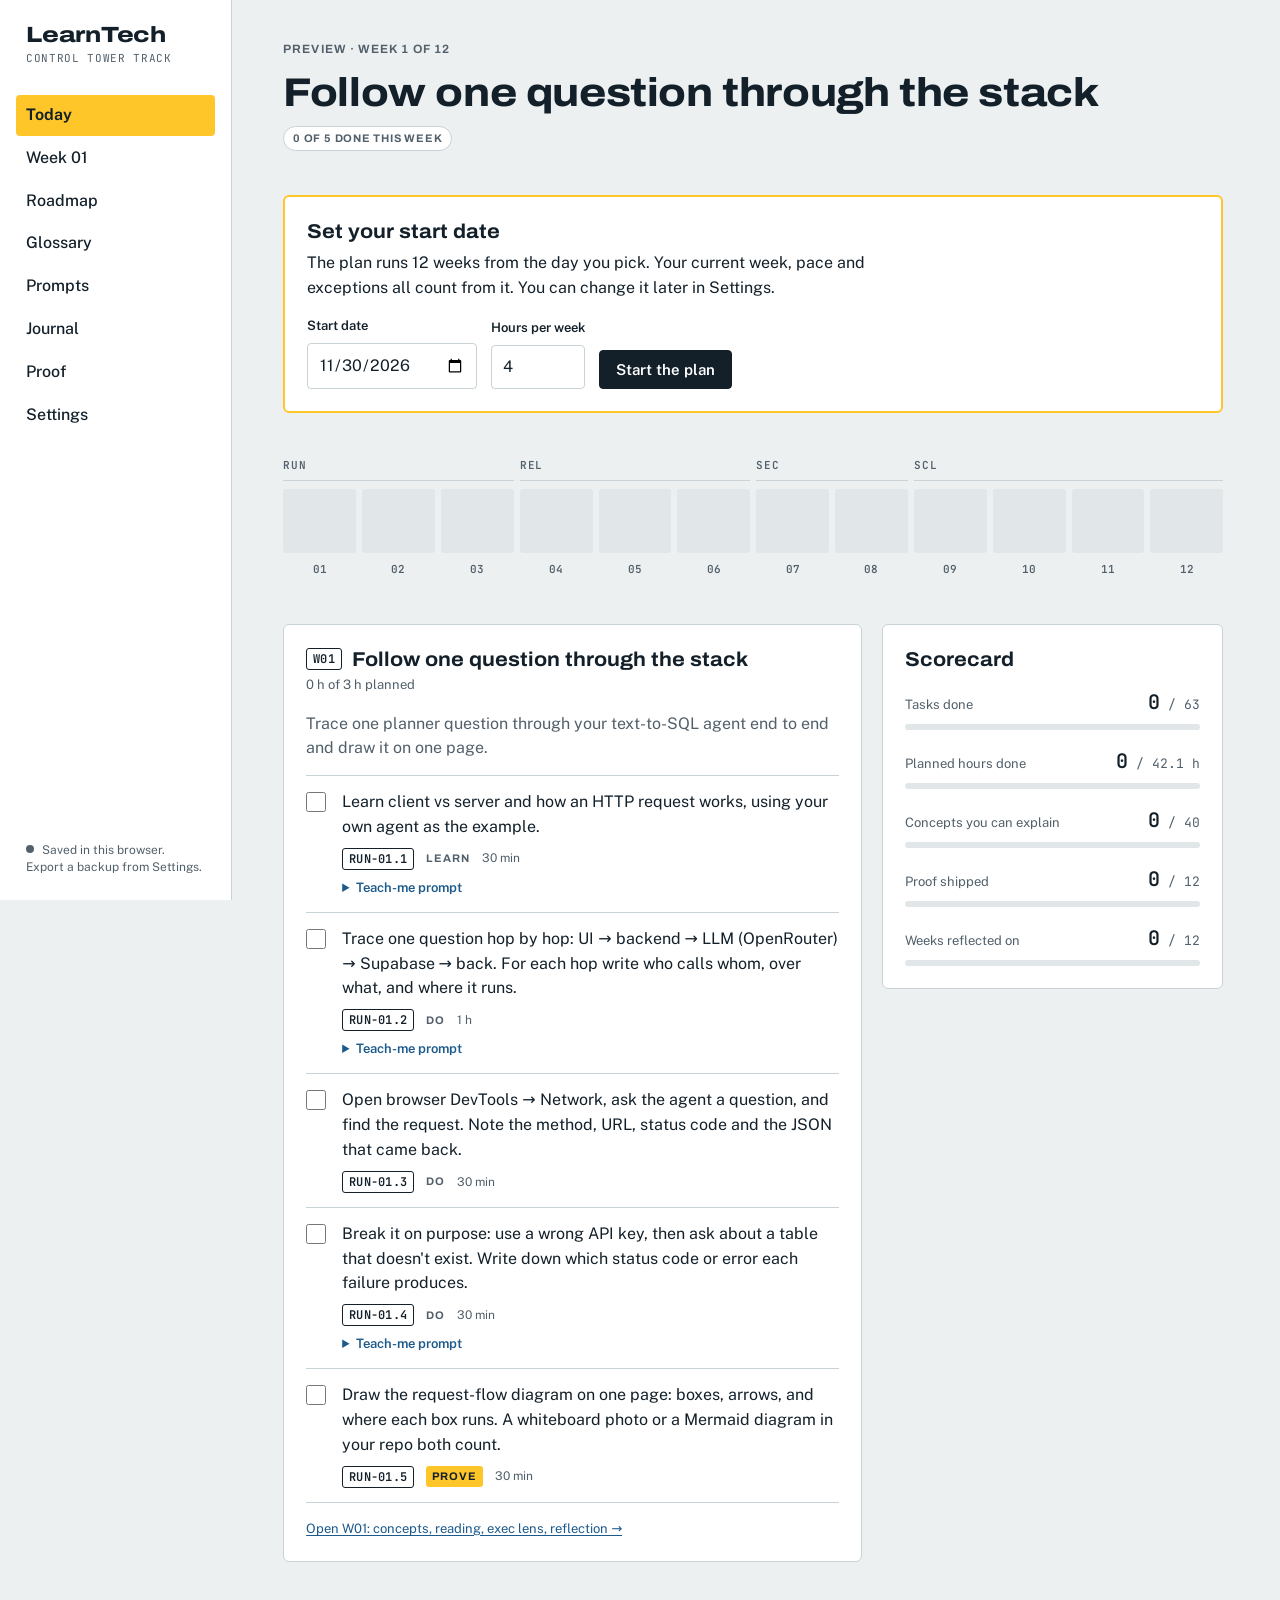
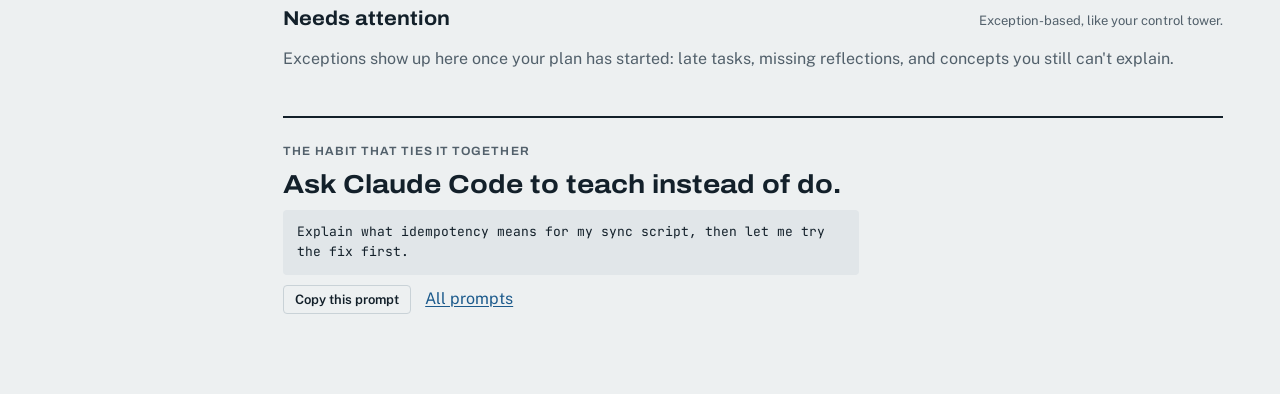
==== index.html @ 10ff1038 "Build LearnTech: a 12-week upskilling site for the control tower Static site (no build step) with a " ====
<!doctype html>
<html lang="en">
<head>
<meta charset="utf-8">
<meta name="viewport" content="width=device-width,initial-scale=1,viewport-fit=cover">
<title>LearnTech</title>
<meta name="description" content="A 12-week plan for learning production engineering on your own supply chain control tower.">
<link rel="preconnect" href="https://fonts.googleapis.com">
<link rel="preconnect" href="https://fonts.gstatic.com" crossorigin>
<link rel="stylesheet" href="https://fonts.googleapis.com/css2?family=Archivo:wdth,wght@62..125,400..800&family=JetBrains+Mono:wght@400;600&family=Public+Sans:ital,wght@0,400..700;1,400&display=swap">
<link rel="stylesheet" href="assets/styles.css">
</head>
<body>
<div class="shell">
  <header class="rail">
    <a class="brand" href="#today">
      <span class="brand-name">LearnTech</span>
      <span class="brand-sub">Control tower track</span>
    </a>
    <nav class="nav" id="nav" aria-label="Main"></nav>
    <p class="sync" id="sync-status" role="status"></p>
  </header>
  <main id="main" tabindex="-1"></main>
</div>
<div class="toast" id="toast" role="status" aria-live="polite" hidden></div>
<noscript><p style="padding:16px">LearnTech needs JavaScript to run.</p></noscript>
<script src="content/curriculum.js"></script>
<script src="content/glossary.js"></script>
<script src="content/prompts.js"></script>
<script src="assets/store.js"></script>
<script src="assets/app.js"></script>
</body>
</html>
---- assets/styles.css ----
/* Layout: operations console. A route rail on the left and a working column on the right.
   Week pages open with a shipping-manifest header strip, then line items. Under 900px the rail
   becomes a top bar. Hi-vis yellow marks "now"; semantic green, amber and red mark status. */
:root {
  --paper: #edf0f1;
  --surface: #ffffff;
  --sunk: #e1e6e9;
  --ink: #13202a;
  --muted: #52606b;
  --line: #c9d2d7;
  --signal: #ffc629;
  --on-signal: #13202a;
  --link: #1c5a8c;
  --ok: #2b7a4b;
  --ok-bg: #dff0e5;
  --warn: #8f5b0c;
  --warn-bg: #f8ead2;
  --bad: #b3261e;
  --bad-bg: #f9e0dd;
  --exec-bg: #13202a;
  --exec-fg: #e8edef;
  --exec-muted: #a9b6bf;
  --seg-used: #2b7a4b;
  --seg-explain: #1c5a8c;
  --seg-heard: #d9a21b;
  --seg-none: #d3dadf;

  --font-display: "Archivo", "Arial Narrow", Arial, system-ui, sans-serif;
  --font-body: "Public Sans", system-ui, -apple-system, "Segoe UI", Roboto, sans-serif;
  --font-mono: "JetBrains Mono", ui-monospace, SFMono-Regular, Menlo, Consolas, monospace;

  --step--1: 0.8125rem;
  --step-0: 1rem;
  --step-1: 1.25rem;
  --step-2: 1.625rem;
  --radius: 6px;
  color-scheme: light;
}

@media (prefers-color-scheme: dark) {
  :root:not([data-theme="light"]) {
    --paper: #0d1317;
    --surface: #141c22;
    --sunk: #1d272e;
    --ink: #e3e9ec;
    --muted: #97a5af;
    --line: #2c3943;
    --signal: #ffc629;
    --on-signal: #13202a;
    --link: #86bfea;
    --ok: #62c08b;
    --ok-bg: #15301f;
    --warn: #e5a948;
    --warn-bg: #34270f;
    --bad: #f27d72;
    --bad-bg: #3b1a17;
    --exec-bg: #1e2a32;
    --exec-fg: #e3e9ec;
    --exec-muted: #a2b0ba;
    --seg-used: #4fae79;
    --seg-explain: #5d9fd3;
    --seg-heard: #d9a21b;
    --seg-none: #2c3943;
    color-scheme: dark;
  }
}
:root[data-theme="dark"] {
  --paper: #0d1317;
  --surface: #141c22;
  --sunk: #1d272e;
  --ink: #e3e9ec;
  --muted: #97a5af;
  --line: #2c3943;
  --signal: #ffc629;
  --on-signal: #13202a;
  --link: #86bfea;
  --ok: #62c08b;
  --ok-bg: #15301f;
  --warn: #e5a948;
  --warn-bg: #34270f;
  --bad: #f27d72;
  --bad-bg: #3b1a17;
  --exec-bg: #1e2a32;
  --exec-fg: #e3e9ec;
  --exec-muted: #a2b0ba;
  --seg-used: #4fae79;
  --seg-explain: #5d9fd3;
  --seg-heard: #d9a21b;
  --seg-none: #2c3943;
  color-scheme: dark;
}

/* ----------------------------------------------------------------- base */
*,
*::before,
*::after {
  box-sizing: border-box;
}
html {
  -webkit-text-size-adjust: 100%;
}
body {
  margin: 0;
  background: var(--paper);
  color: var(--ink);
  font-family: var(--font-body);
  font-size: var(--step-0);
  line-height: 1.55;
}
a {
  color: var(--link);
  text-underline-offset: 2px;
}
:focus-visible {
  outline: 2px solid var(--link);
  outline-offset: 2px;
}
code {
  font-family: var(--font-mono);
  font-size: 0.875em;
  background: var(--sunk);
  padding: 0.1em 0.35em;
  border-radius: 3px;
  overflow-wrap: anywhere;
}
h1,
h2,
h3 {
  font-family: var(--font-display);
  margin: 0;
  text-wrap: balance;
}
h1 {
  font-size: clamp(1.75rem, 1.2rem + 2.2vw, 2.5rem);
  font-stretch: 112%;
  font-weight: 760;
  line-height: 1.08;
  letter-spacing: -0.01em;
}
h2 {
  font-size: var(--step-1);
  font-stretch: 108%;
  font-weight: 700;
  line-height: 1.2;
}
h3 {
  font-size: 1.0625rem;
  font-stretch: 104%;
  font-weight: 700;
  line-height: 1.25;
}
p {
  margin: 0;
}
.sr-only {
  position: absolute;
  width: 1px;
  height: 1px;
  overflow: hidden;
  clip: rect(0 0 0 0);
  white-space: nowrap;
}
.eyebrow {
  font-family: var(--font-display);
  font-size: 0.75rem;
  font-weight: 650;
  letter-spacing: 0.09em;
  text-transform: uppercase;
  color: var(--muted);
}
.lede {
  font-size: 1.125rem;
  color: var(--muted);
  max-width: 62ch;
}
.muted {
  color: var(--muted);
}
.small {
  font-size: var(--step--1);
}
.num {
  font-family: var(--font-mono);
  font-variant-numeric: tabular-nums;
}

/* ---------------------------------------------------------------- shell */
.shell {
  display: grid;
  grid-template-columns: 232px minmax(0, 1fr);
  min-height: 100vh;
}
.rail {
  position: sticky;
  top: env(safe-area-inset-top, 0px);
  align-self: start;
  height: 100vh;
  display: flex;
  flex-direction: column;
  gap: 28px;
  padding: 24px 16px;
  background: var(--surface);
  border-right: 1px solid var(--line);
}
.brand {
  display: grid;
  gap: 4px;
  text-decoration: none;
  color: var(--ink);
  padding-inline: 10px;
}
.brand-name {
  font-family: var(--font-display);
  font-size: 1.375rem;
  font-weight: 800;
  font-stretch: 122%;
  line-height: 1;
  letter-spacing: -0.01em;
}
.brand-sub {
  font-family: var(--font-mono);
  font-size: 0.6875rem;
  letter-spacing: 0.06em;
  text-transform: uppercase;
  color: var(--muted);
}
.nav {
  display: flex;
  flex-direction: column;
  gap: 2px;
}
.nav a {
  display: block;
  padding: 8px 10px;
  border-radius: 4px;
  color: var(--ink);
  text-decoration: none;
  font-weight: 500;
}
.nav a:hover {
  background: var(--sunk);
}
.nav a[aria-current="page"] {
  background: var(--signal);
  color: var(--on-signal);
  font-weight: 650;
}
.sync {
  margin-top: auto;
  font-size: 0.75rem;
  line-height: 1.4;
  color: var(--muted);
  padding-inline: 10px;
}
.dot {
  display: inline-block;
  width: 8px;
  height: 8px;
  border-radius: 50%;
  margin-right: 8px;
  vertical-align: 1px;
  background: var(--muted);
}
.dot-cloud {
  background: var(--ok);
}
.dot-cloud-error,
.dot-read-only {
  background: var(--warn);
}

main {
  min-width: 0;
  padding-inline: clamp(16px, 4vw, 56px);
  padding-block: 40px 80px;
}
main:focus {
  outline: none;
}
.page {
  max-width: 940px;
  display: flex;
  flex-direction: column;
  gap: 44px;
}
.page-head {
  display: flex;
  flex-direction: column;
  gap: 12px;
}
.title-row {
  display: flex;
  flex-wrap: wrap;
  align-items: center;
  gap: 12px 16px;
}
.section-head {
  display: flex;
  flex-wrap: wrap;
  align-items: baseline;
  justify-content: space-between;
  gap: 4px 16px;
  margin-bottom: 16px;
}
.section-aside {
  font-size: var(--step--1);
  color: var(--muted);
}

/* ------------------------------------------------------------ elements */
.chips {
  display: flex;
  flex-wrap: wrap;
  gap: 8px;
}
.chip {
  display: inline-flex;
  align-items: center;
  gap: 6px;
  font-family: var(--font-display);
  font-size: 0.6875rem;
  font-weight: 700;
  letter-spacing: 0.07em;
  text-transform: uppercase;
  line-height: 1;
  padding: 6px 9px;
  border-radius: 999px;
  border: 1px solid var(--line);
  background: var(--surface);
  color: var(--muted);
  white-space: nowrap;
}
.chip.ok {
  background: var(--ok-bg);
  border-color: transparent;
  color: var(--ok);
}
.chip.warn {
  background: var(--warn-bg);
  border-color: transparent;
  color: var(--warn);
}
.chip.bad {
  background: var(--bad-bg);
  border-color: transparent;
  color: var(--bad);
}
.chip.now {
  background: var(--signal);
  border-color: transparent;
  color: var(--on-signal);
}
.code {
  display: inline-block;
  font-family: var(--font-mono);
  font-size: 0.75rem;
  font-weight: 600;
  line-height: 1;
  letter-spacing: 0.02em;
  padding: 4px 6px;
  border: 1px solid currentColor;
  border-radius: 3px;
  white-space: nowrap;
  text-decoration: none;
  color: var(--ink);
  background: transparent;
}
.panel {
  background: var(--surface);
  border: 1px solid var(--line);
  border-radius: var(--radius);
  padding: 22px;
  min-width: 0;
}
.panel h3 {
  margin-top: 20px;
  margin-bottom: 6px;
}
.panel-foot {
  margin-top: 16px;
  font-size: var(--step--1);
}
.note {
  padding: 10px 14px;
  border-radius: 4px;
  background: var(--warn-bg);
  color: var(--ink);
  font-size: var(--step--1);
  max-width: 62ch;
}

.btn {
  display: inline-flex;
  align-items: center;
  justify-content: center;
  gap: 6px;
  font: 600 0.9375rem/1 var(--font-body);
  padding: 11px 16px;
  border-radius: 4px;
  border: 1px solid var(--ink);
  background: var(--ink);
  color: var(--surface);
  cursor: pointer;
  text-decoration: none;
}
.btn:hover {
  filter: brightness(1.15);
}
.btn.secondary {
  background: transparent;
  color: var(--ink);
  border-color: var(--line);
}
.btn.secondary:hover {
  background: var(--sunk);
  filter: none;
}
.btn.small {
  font-size: 0.8125rem;
  padding: 7px 11px;
}
.btn.danger {
  background: var(--bad);
  border-color: var(--bad);
  color: var(--surface);
}
.btn-row {
  display: flex;
  flex-wrap: wrap;
  gap: 8px;
  margin-top: 10px;
}

.field {
  display: flex;
  flex-direction: column;
  gap: 6px;
  min-width: 0;
}
.field.grow {
  flex: 1 1 240px;
}
.field label {
  font-size: var(--step--1);
  font-weight: 600;
}
.hint {
  font-size: var(--step--1);
  color: var(--muted);
}
input[type="date"],
input[type="number"],
input[type="text"],
input[type="url"],
input[type="search"],
textarea {
  font: inherit;
  font-size: 1rem;
  color: var(--ink);
  background: var(--surface);
  border: 1px solid var(--line);
  border-radius: 4px;
  padding: 9px 11px;
  width: 100%;
  min-width: 0;
}
input:focus,
textarea:focus {
  border-color: var(--link);
  outline: none;
  box-shadow: 0 0 0 2px color-mix(in srgb, var(--link) 25%, transparent);
}
textarea {
  resize: vertical;
  line-height: 1.5;
}
#export-box {
  font-family: var(--font-mono);
  font-size: 0.75rem;
  background: var(--sunk);
}
input[type="file"] {
  font: inherit;
  font-size: var(--step--1);
  max-width: 100%;
}
.form-row {
  display: flex;
  flex-wrap: wrap;
  align-items: flex-end;
  gap: 14px;
}

/* -------------------------------------------------------- week strip */
.strip {
  display: grid;
  grid-template-columns: repeat(var(--cols, 12), minmax(0, 1fr));
  gap: 8px 6px;
}
.strip-area {
  grid-row: 1;
  font-family: var(--font-mono);
  font-size: 0.6875rem;
  font-weight: 600;
  letter-spacing: 0.08em;
  color: var(--muted);
  padding-bottom: 6px;
  border-bottom: 1px solid var(--line);
}
.cell {
  grid-row: 2;
  display: flex;
  flex-direction: column;
  gap: 6px;
  text-decoration: none;
  color: var(--muted);
}
.cell-bar {
  height: 64px;
  display: flex;
  align-items: flex-end;
  background: var(--sunk);
  border-radius: 3px;
  overflow: hidden;
}
.cell-fill {
  display: block;
  width: 100%;
  background: var(--link);
}
.cell.is-done .cell-fill {
  background: var(--ok);
}
.cell.is-now .cell-bar {
  outline: 3px solid var(--signal);
  outline-offset: 2px;
}
.cell-n {
  align-self: center;
  font-family: var(--font-mono);
  font-size: 0.6875rem;
  font-weight: 600;
  padding: 2px 4px;
  border-radius: 3px;
}
.cell.is-now .cell-n {
  background: var(--signal);
  color: var(--on-signal);
}
.cell:hover .cell-bar {
  background: var(--line);
}

/* --------------------------------------------------------------- today */
.today-grid {
  display: grid;
  grid-template-columns: minmax(0, 1.7fr) minmax(0, 1fr);
  gap: 20px;
  align-items: start;
}
.this-week h2 {
  display: flex;
  flex-wrap: wrap;
  align-items: center;
  gap: 8px 10px;
}
.this-week .tasks {
  margin-top: 14px;
}
.kpis {
  margin: 16px 0 0;
  display: flex;
  flex-direction: column;
  gap: 16px;
}
.kpi {
  display: grid;
  grid-template-columns: minmax(0, 1fr) auto;
  align-items: baseline;
  gap: 6px 12px;
}
.kpi dt {
  font-size: var(--step--1);
  color: var(--muted);
}
.kpi dd {
  margin: 0;
  font-family: var(--font-mono);
  font-variant-numeric: tabular-nums;
  font-size: 1.25rem;
  font-weight: 600;
  white-space: nowrap;
}
.kpi .of {
  font-size: 0.8125rem;
  font-weight: 400;
  color: var(--muted);
}
.bar {
  grid-column: 1 / -1;
  height: 6px;
  border-radius: 3px;
  background: var(--sunk);
  overflow: hidden;
}
.bar span {
  display: block;
  height: 100%;
  background: var(--ink);
}
.setup p {
  margin: 8px 0 16px;
  max-width: 62ch;
}
.setup {
  border: 2px solid var(--signal);
}

.exceptions {
  list-style: none;
  margin: 0;
  padding: 0;
  border-top: 1px solid var(--line);
}
.exceptions a {
  display: grid;
  grid-template-columns: 76px minmax(0, 1fr) auto;
  align-items: center;
  gap: 12px;
  padding: 12px 4px;
  border-bottom: 1px solid var(--line);
  color: var(--ink);
  text-decoration: none;
}
.exceptions a:hover {
  background: var(--surface);
}
.exceptions .chip {
  justify-self: start;
}
.arrow {
  color: var(--muted);
}
.all-clear {
  display: flex;
  align-items: center;
  gap: 10px;
}

.habit {
  display: flex;
  flex-direction: column;
  gap: 10px;
  padding-top: 24px;
  border-top: 2px solid var(--ink);
}
.habit-line {
  font-family: var(--font-display);
  font-size: var(--step-2);
  font-weight: 700;
  font-stretch: 112%;
  line-height: 1.15;
}
.habit-actions {
  display: flex;
  flex-wrap: wrap;
  align-items: center;
  gap: 14px;
}

/* --------------------------------------------------------------- tasks */
.tasks {
  list-style: none;
  margin: 0;
  padding: 0;
  border-top: 1px solid var(--line);
}
.task {
  display: grid;
  grid-template-columns: 24px minmax(0, 1fr);
  gap: 12px;
  padding: 14px 0;
  border-bottom: 1px solid var(--line);
}
.task input[type="checkbox"] {
  width: 20px;
  height: 20px;
  margin: 2px 0 0;
  accent-color: var(--ok);
  cursor: pointer;
}
.task-body {
  display: flex;
  flex-direction: column;
  gap: 8px;
  min-width: 0;
}
.task-text {
  cursor: pointer;
}
.task.is-done .task-text {
  color: var(--muted);
}
.task-meta {
  display: flex;
  flex-wrap: wrap;
  align-items: center;
  gap: 6px 12px;
  font-size: 0.75rem;
  color: var(--muted);
}
.kind {
  font-family: var(--font-display);
  font-weight: 700;
  letter-spacing: 0.08em;
  text-transform: uppercase;
  font-size: 0.6875rem;
}
.kind-prove {
  color: var(--ink);
  background: var(--signal);
  color: var(--on-signal);
  padding: 2px 6px;
  border-radius: 3px;
}
.done-on {
  color: var(--ok);
  font-weight: 600;
}

.prompt summary {
  cursor: pointer;
  font-size: var(--step--1);
  font-weight: 600;
  color: var(--link);
  width: fit-content;
}
.prompt-body {
  display: flex;
  flex-direction: column;
  align-items: flex-start;
  gap: 8px;
  margin-top: 8px;
}
.prompt-text {
  font-family: var(--font-mono);
  font-size: 0.8125rem;
  line-height: 1.55;
  white-space: pre-wrap;
  overflow-wrap: anywhere;
  background: var(--sunk);
  color: var(--ink);
  padding: 12px 14px;
  border-radius: 4px;
  max-width: 72ch;
}

/* ------------------------------------------------------------ manifest */
.manifest {
  margin: 0;
  display: grid;
  grid-template-columns: repeat(auto-fit, minmax(128px, 1fr));
  gap: 1px;
  background: var(--line);
  border: 1px solid var(--line);
  border-top: 3px solid var(--ink);
  border-radius: 4px;
  overflow: hidden;
}
.manifest > div {
  background: var(--surface);
  padding: 10px 14px;
  min-width: 0;
}
.manifest dt {
  font-family: var(--font-display);
  font-size: 0.6875rem;
  font-weight: 650;
  letter-spacing: 0.09em;
  text-transform: uppercase;
  color: var(--muted);
}
.manifest dd {
  margin: 4px 0 0;
  font-family: var(--font-mono);
  font-size: 0.875rem;
  font-weight: 600;
  font-variant-numeric: tabular-nums;
}
.manifest dd.big {
  font-size: 1.25rem;
  line-height: 1.1;
}
.manifest .of {
  font-weight: 400;
  color: var(--muted);
}

/* ------------------------------------------------------------ concepts */
.concepts {
  display: grid;
  grid-template-columns: repeat(auto-fill, minmax(min(100%, 290px), 1fr));
  gap: 16px;
}
.concept {
  display: flex;
  flex-direction: column;
  gap: 12px;
  padding: 18px;
  background: var(--surface);
  border: 1px solid var(--line);
  border-radius: var(--radius);
  min-width: 0;
  scroll-margin-top: 80px;
}
.concept.flash {
  border-color: var(--signal);
  box-shadow: 0 0 0 2px var(--signal);
}
.concept-head {
  display: flex;
  align-items: flex-start;
  justify-content: space-between;
  gap: 10px;
}
.concept-head .code {
  color: var(--muted);
}
.concept-plain {
  font-size: 0.9375rem;
}
.lens {
  margin: 0;
  display: grid;
  gap: 10px;
  padding-top: 12px;
  border-top: 1px dashed var(--line);
}
.lens dt {
  font-family: var(--font-display);
  font-size: 0.6875rem;
  font-weight: 650;
  letter-spacing: 0.09em;
  text-transform: uppercase;
  color: var(--muted);
}
.lens dd {
  margin: 2px 0 0;
  font-size: 0.875rem;
}
.fluency {
  margin-top: auto;
  display: flex;
  border: 1px solid var(--line);
  border-radius: 4px;
  overflow: hidden;
}
.fluency button {
  flex: 1;
  min-width: 0;
  padding: 8px 4px;
  font: 600 0.75rem/1.2 var(--font-body);
  background: transparent;
  color: var(--muted);
  border: 0;
  border-right: 1px solid var(--line);
  cursor: pointer;
}
.fluency button:last-child {
  border-right: 0;
}
.fluency button:hover {
  background: var(--sunk);
  color: var(--ink);
}
.fluency button[aria-pressed="true"] {
  background: var(--ink);
  color: var(--surface);
}

/* ---------------------------------------------------- week page parts */
.reading {
  list-style: none;
  margin: 0;
  padding: 0;
  display: grid;
  gap: 14px;
}
.reading li {
  display: grid;
  grid-template-columns: minmax(0, 1fr) auto;
  gap: 2px 12px;
}
.reading a {
  font-weight: 600;
}
.reading .muted {
  grid-column: 1 / -1;
  font-size: 0.9375rem;
}
.read-meta {
  font-family: var(--font-mono);
  font-size: 0.75rem;
  color: var(--muted);
}

.exec {
  background: var(--exec-bg);
  color: var(--exec-fg);
  border-radius: var(--radius);
  padding: 26px;
  display: flex;
  flex-direction: column;
  gap: 8px;
}
.exec .eyebrow {
  color: var(--signal);
}
.exec-grid {
  display: grid;
  grid-template-columns: minmax(0, 1.3fr) minmax(0, 1fr);
  gap: 24px;
  margin-top: 12px;
}
.exec h3 {
  font-size: 0.8125rem;
  letter-spacing: 0.06em;
  text-transform: uppercase;
  color: var(--exec-muted);
  margin-bottom: 10px;
}
.exec ul {
  margin: 0;
  padding-left: 1.1em;
  display: grid;
  gap: 8px;
}
.exec code {
  background: transparent;
  border: 1px solid var(--exec-muted);
}

.deliverable {
  font-family: var(--font-display);
  font-size: 1.125rem;
  font-weight: 650;
  font-stretch: 104%;
  margin-bottom: 8px;
}
.proof-block .form-row {
  margin-top: 16px;
}
.reflect {
  display: grid;
  gap: 18px;
}

.pager {
  display: grid;
  grid-template-columns: 1fr 1fr;
  gap: 16px;
  padding-top: 20px;
  border-top: 1px solid var(--line);
}
.pager a {
  display: flex;
  flex-direction: column;
  gap: 4px;
  text-decoration: none;
  font-weight: 600;
  min-width: 0;
}
.pager a.next {
  text-align: right;
  align-items: flex-end;
}

/* ------------------------------------------------------------- roadmap */
.area {
  display: flex;
  flex-direction: column;
  gap: 14px;
}
.area-head {
  display: grid;
  grid-template-columns: auto minmax(0, 1fr) auto;
  gap: 16px;
  align-items: start;
}
.area-code {
  font-family: var(--font-mono);
  font-weight: 600;
  font-size: 0.875rem;
  letter-spacing: 0.06em;
  padding: 8px 10px;
  background: var(--ink);
  color: var(--surface);
  border-radius: 4px;
  line-height: 1;
}
.area-title p {
  color: var(--muted);
  margin-top: 4px;
  max-width: 60ch;
}
.area-meta {
  text-align: right;
  font-family: var(--font-mono);
  font-size: 0.75rem;
  color: var(--muted);
  line-height: 1.6;
  white-space: nowrap;
}
.weeks {
  list-style: none;
  margin: 0;
  padding: 0;
  border-top: 1px solid var(--line);
}
.week-row {
  display: grid;
  grid-template-columns: auto minmax(0, 1fr) 120px 96px;
  align-items: center;
  gap: 16px;
  padding: 14px 6px;
  border-bottom: 1px solid var(--line);
  color: var(--ink);
  text-decoration: none;
}
.week-row:hover {
  background: var(--surface);
}
.week-row .chip {
  justify-self: end;
}
.wr-main {
  display: flex;
  flex-direction: column;
  gap: 2px;
  min-width: 0;
}
.wr-title {
  font-weight: 650;
}
.wr-goal {
  font-size: 0.875rem;
  color: var(--muted);
}
.wr-progress {
  display: flex;
  align-items: center;
  gap: 8px;
}
.mini {
  flex: 1;
  height: 6px;
  background: var(--sunk);
  border-radius: 3px;
  overflow: hidden;
}
.mini span {
  display: block;
  height: 100%;
  background: var(--link);
}
.wr-progress .num {
  font-size: 0.75rem;
  color: var(--muted);
}
.track-grid {
  display: grid;
  grid-template-columns: repeat(auto-fill, minmax(min(100%, 280px), 1fr));
  gap: 16px;
}
.track-card {
  display: flex;
  flex-direction: column;
  gap: 10px;
  padding: 20px;
  border: 1px dashed var(--line);
  border-radius: var(--radius);
  min-width: 0;
}
.track-card > p:not(.eyebrow) {
  color: var(--muted);
  font-size: 0.9375rem;
}
.outline {
  margin: 0;
  padding-left: 1.3em;
  display: grid;
  gap: 6px;
  font-size: 0.875rem;
}

/* ----------------------------------------------------------- glossary */
.stack-bar {
  display: flex;
  height: 14px;
  border-radius: 3px;
  overflow: hidden;
  background: var(--seg-none);
  gap: 2px;
}
.seg-used {
  background: var(--seg-used);
}
.seg-explain {
  background: var(--seg-explain);
}
.seg-heard {
  background: var(--seg-heard);
}
.seg-none {
  background: var(--seg-none);
}
.legend {
  list-style: none;
  margin: 10px 0 0;
  padding: 0;
  display: flex;
  flex-wrap: wrap;
  gap: 6px 20px;
  font-size: var(--step--1);
  color: var(--muted);
}
.legend strong {
  color: var(--ink);
  margin-left: 4px;
}
.sw {
  display: inline-block;
  width: 10px;
  height: 10px;
  border-radius: 2px;
  margin-right: 6px;
  vertical-align: -1px;
}
.toolbar {
  display: flex;
  flex-wrap: wrap;
  align-items: center;
  gap: 10px;
  margin-bottom: -24px;
}
.filters {
  display: flex;
  flex-wrap: wrap;
  gap: 6px;
}
.filter {
  font: 600 0.8125rem/1 var(--font-body);
  padding: 8px 11px;
  border-radius: 999px;
  border: 1px solid var(--line);
  background: var(--surface);
  color: var(--ink);
  cursor: pointer;
}
.filter[aria-pressed="true"] {
  background: var(--ink);
  border-color: var(--ink);
  color: var(--surface);
}

/* ------------------------------------------------------------ prompts */
.coach p {
  max-width: 64ch;
  margin-bottom: 12px;
}
.code-block {
  font-family: var(--font-mono);
  font-size: 0.8125rem;
  line-height: 1.6;
  background: var(--sunk);
  padding: 14px 16px;
  border-radius: 4px;
  overflow-x: auto;
  margin: 0 0 12px;
  white-space: pre;
}
.prompt-grid {
  display: grid;
  grid-template-columns: repeat(auto-fill, minmax(min(100%, 300px), 1fr));
  gap: 16px;
}
.prompt-card {
  display: flex;
  flex-direction: column;
  align-items: flex-start;
  gap: 10px;
  padding: 18px;
  background: var(--surface);
  border: 1px solid var(--line);
  border-radius: var(--radius);
  min-width: 0;
}
.prompt-card .prompt-text {
  flex: 1;
  width: 100%;
}

/* ------------------------------------------------------ journal, proof */
.entry {
  display: flex;
  flex-direction: column;
  gap: 14px;
  padding-bottom: 28px;
  border-bottom: 1px solid var(--line);
}
.entry-head {
  display: flex;
  flex-wrap: wrap;
  align-items: center;
  gap: 8px 12px;
}
.entry-head a {
  margin-left: auto;
  font-size: var(--step--1);
}
.entry dl {
  margin: 0;
  display: grid;
  gap: 14px;
}
.entry dt {
  font-size: var(--step--1);
  font-weight: 650;
  color: var(--muted);
}
.entry dd {
  margin: 4px 0 0;
}
.journal-text {
  white-space: pre-wrap;
  overflow-wrap: anywhere;
  max-width: 68ch;
}
.empty {
  padding: 28px;
  border: 1px dashed var(--line);
  border-radius: var(--radius);
  color: var(--muted);
}

.proof-list {
  list-style: none;
  margin: 0;
  padding: 0;
  border-top: 1px solid var(--line);
}
.proof-row {
  display: grid;
  grid-template-columns: auto minmax(0, 1fr) auto;
  align-items: start;
  gap: 16px;
  padding: 16px 4px;
  border-bottom: 1px solid var(--line);
}
.pr-main {
  display: flex;
  flex-direction: column;
  gap: 4px;
  min-width: 0;
}
.pr-main a {
  overflow-wrap: anywhere;
}
.pr-title {
  font-weight: 600;
}

/* ----------------------------------------------------------- settings */
.sync-line {
  margin-bottom: 4px;
}
.plain-list {
  margin: 0 0 12px;
  padding-left: 1.2em;
  display: grid;
  gap: 6px;
}

/* --------------------------------------------------------------- toast */
.toast {
  position: fixed;
  left: 50%;
  bottom: calc(20px + env(safe-area-inset-bottom, 0px));
  transform: translateX(-50%);
  max-width: calc(100vw - 32px);
  padding: 11px 16px;
  border-radius: 4px;
  background: var(--ink);
  color: var(--surface);
  font-weight: 600;
  font-size: 0.875rem;
  z-index: 20;
  box-shadow: 0 6px 24px rgb(0 0 0 / 0.18);
}

/* ----------------------------------------------------------- responsive */
@media (max-width: 900px) {
  .shell {
    grid-template-columns: minmax(0, 1fr);
  }
  .rail {
    position: sticky;
    top: env(safe-area-inset-top, 0px);
    z-index: 10;
    height: auto;
    flex-direction: row;
    flex-wrap: wrap;
    align-items: center;
    gap: 10px 16px;
    padding: 12px 16px;
    border-right: 0;
    border-bottom: 1px solid var(--line);
  }
  .brand {
    padding-inline: 0;
  }
  .brand-sub,
  .sync {
    display: none;
  }
  .nav {
    flex-direction: row;
    flex: 1 1 100%;
    gap: 4px;
    overflow-x: auto;
    margin-inline: -16px;
    padding-inline: 16px;
    scrollbar-width: none;
  }
  .nav a {
    white-space: nowrap;
    padding: 7px 10px;
    font-size: 0.9375rem;
  }
  main {
    padding-block: 28px 64px;
  }
  .today-grid,
  .exec-grid {
    grid-template-columns: minmax(0, 1fr);
  }
}

@media (max-width: 640px) {
  .page {
    gap: 36px;
  }
  .strip {
    gap: 6px 3px;
  }
  .cell-bar {
    height: 48px;
  }
  .cell-n {
    font-size: 0.625rem;
    padding: 2px 1px;
  }
  .week-row {
    grid-template-columns: auto minmax(0, 1fr);
    gap: 8px 12px;
  }
  .wr-progress {
    grid-column: 2;
  }
  .week-row .chip {
    grid-column: 2;
    justify-self: start;
  }
  .area-head {
    grid-template-columns: auto minmax(0, 1fr);
  }
  .area-meta {
    grid-column: 2;
    text-align: left;
  }
  .exceptions a {
    grid-template-columns: minmax(0, 1fr) auto;
  }
  .exceptions .chip {
    grid-column: 1 / -1;
  }
  .proof-row {
    grid-template-columns: auto minmax(0, 1fr);
  }
  .proof-row .chip {
    grid-column: 2;
    justify-self: start;
  }
  .pager {
    grid-template-columns: minmax(0, 1fr);
  }
  .pager a.next {
    text-align: left;
    align-items: flex-start;
  }
  .exec,
  .panel {
    padding: 18px;
  }
}

@media (prefers-reduced-motion: no-preference) {
  .btn,
  .nav a,
  .filter,
  .fluency button {
    transition: background-color 0.15s ease, color 0.15s ease;
  }
}
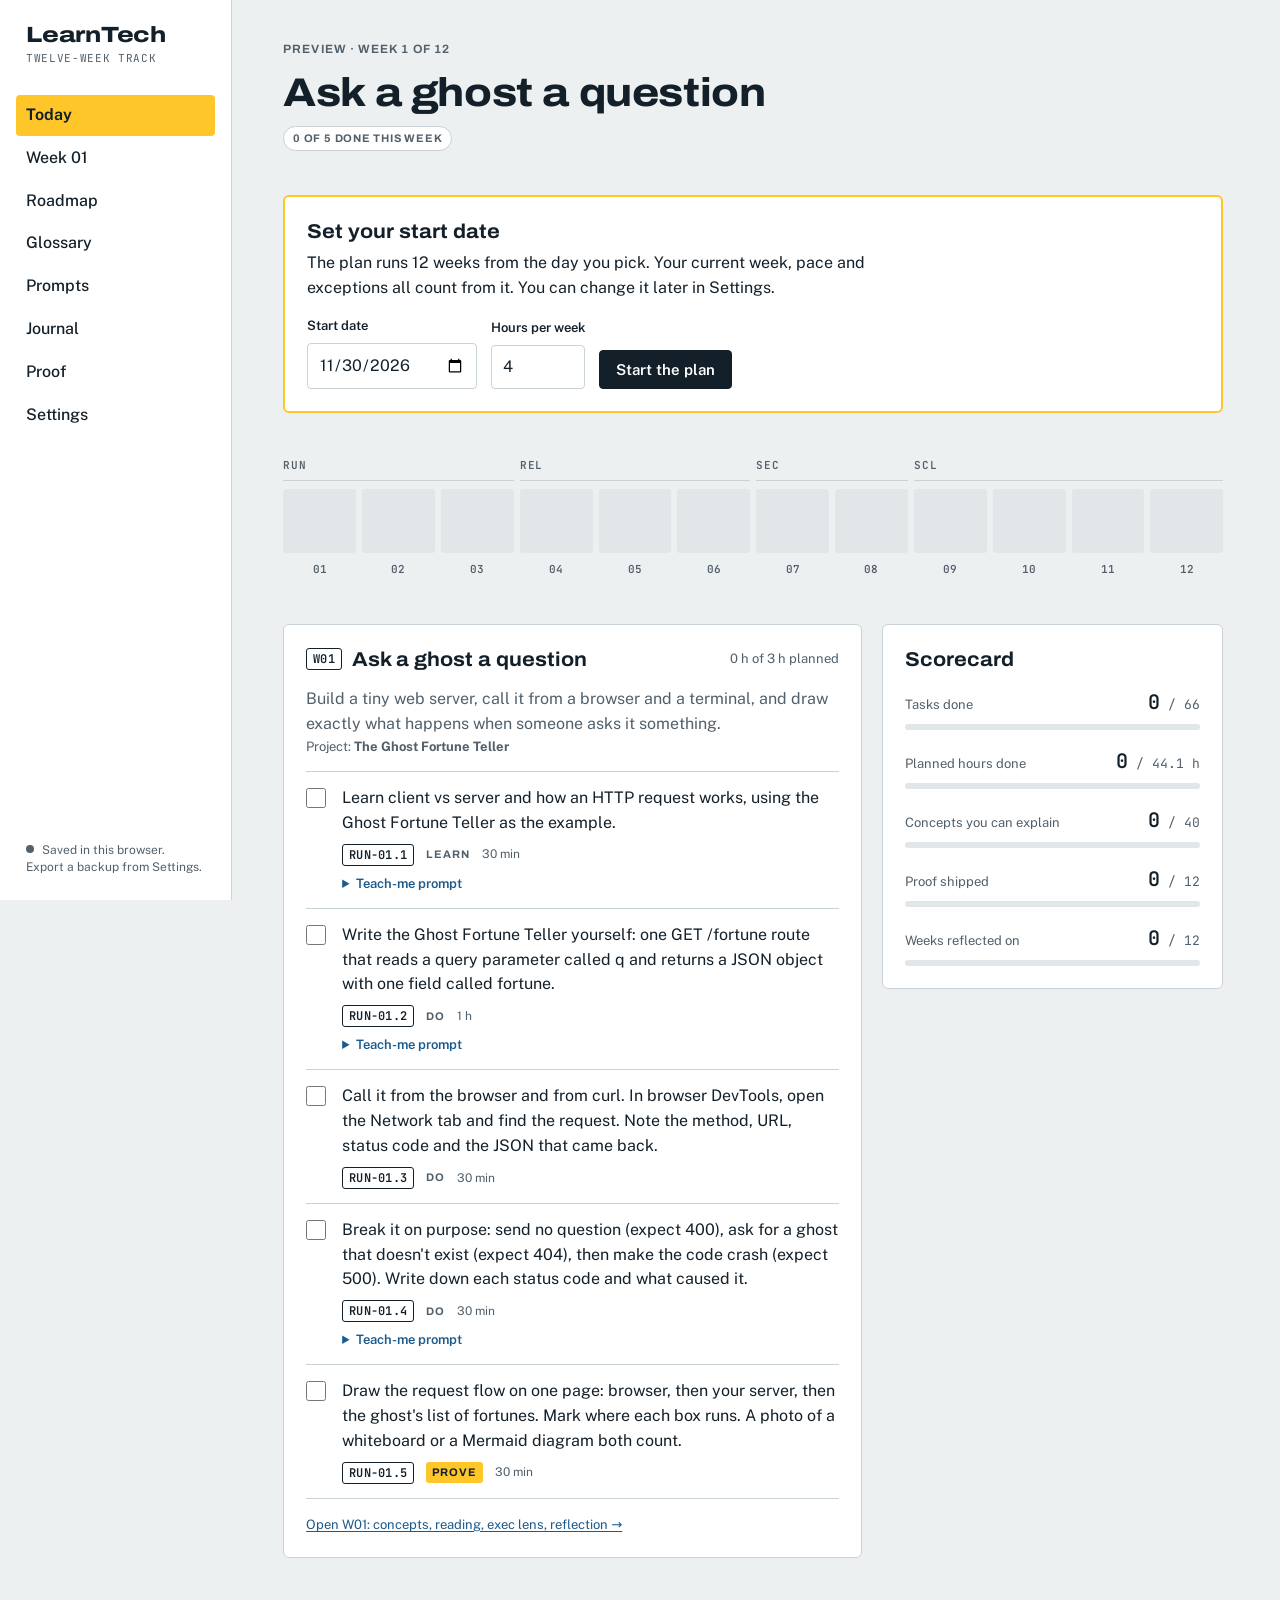
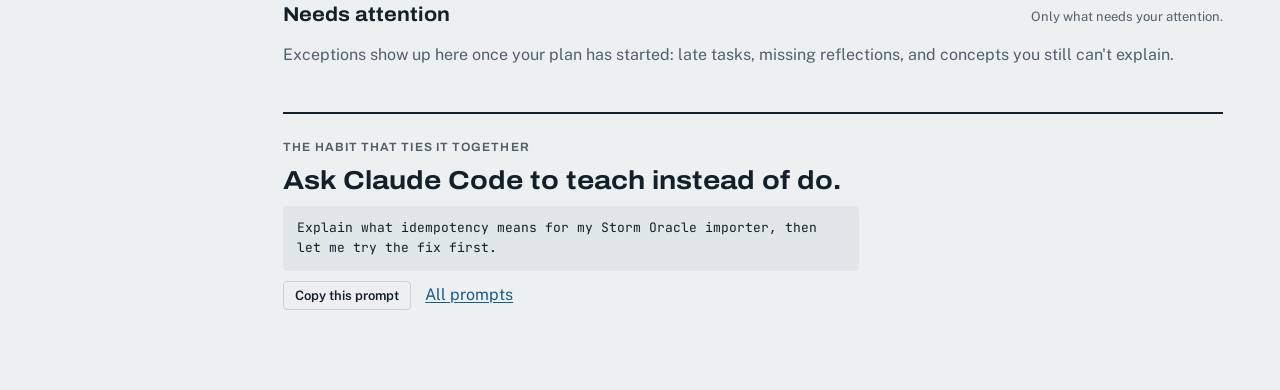
==== commit 4b557f83: "Replace personal project examples with invented weekly projects Each week now centres on an invented" ====
--- a/index.html
+++ b/index.html
@@ -4,7 +4,7 @@
 <meta charset="utf-8">
 <meta name="viewport" content="width=device-width,initial-scale=1,viewport-fit=cover">
 <title>LearnTech</title>
-<meta name="description" content="A 12-week plan for learning production engineering on your own supply chain control tower.">
+<meta name="description" content="A 12-week plan for learning production engineering through twelve invented, slightly absurd projects.">
 <link rel="preconnect" href="https://fonts.googleapis.com">
 <link rel="preconnect" href="https://fonts.gstatic.com" crossorigin>
 <link rel="stylesheet" href="https://fonts.googleapis.com/css2?family=Archivo:wdth,wght@62..125,400..800&family=JetBrains+Mono:wght@400;600&family=Public+Sans:ital,wght@0,400..700;1,400&display=swap">
@@ -15,7 +15,7 @@
   <header class="rail">
     <a class="brand" href="#today">
       <span class="brand-name">LearnTech</span>
-      <span class="brand-sub">Control tower track</span>
+      <span class="brand-sub">Twelve-week track</span>
     </a>
     <nav class="nav" id="nav" aria-label="Main"></nav>
     <p class="sync" id="sync-status" role="status"></p>
--- a/assets/styles.css
+++ b/assets/styles.css
@@ -796,6 +796,16 @@
   color: var(--muted);
 }
 
+.project-panel {
+  display: flex;
+  flex-direction: column;
+  gap: 8px;
+  max-width: 72ch;
+}
+.project-panel h2 {
+  font-size: var(--step-2);
+}
+
 /* ------------------------------------------------------------ concepts */
 .concepts {
   display: grid;
